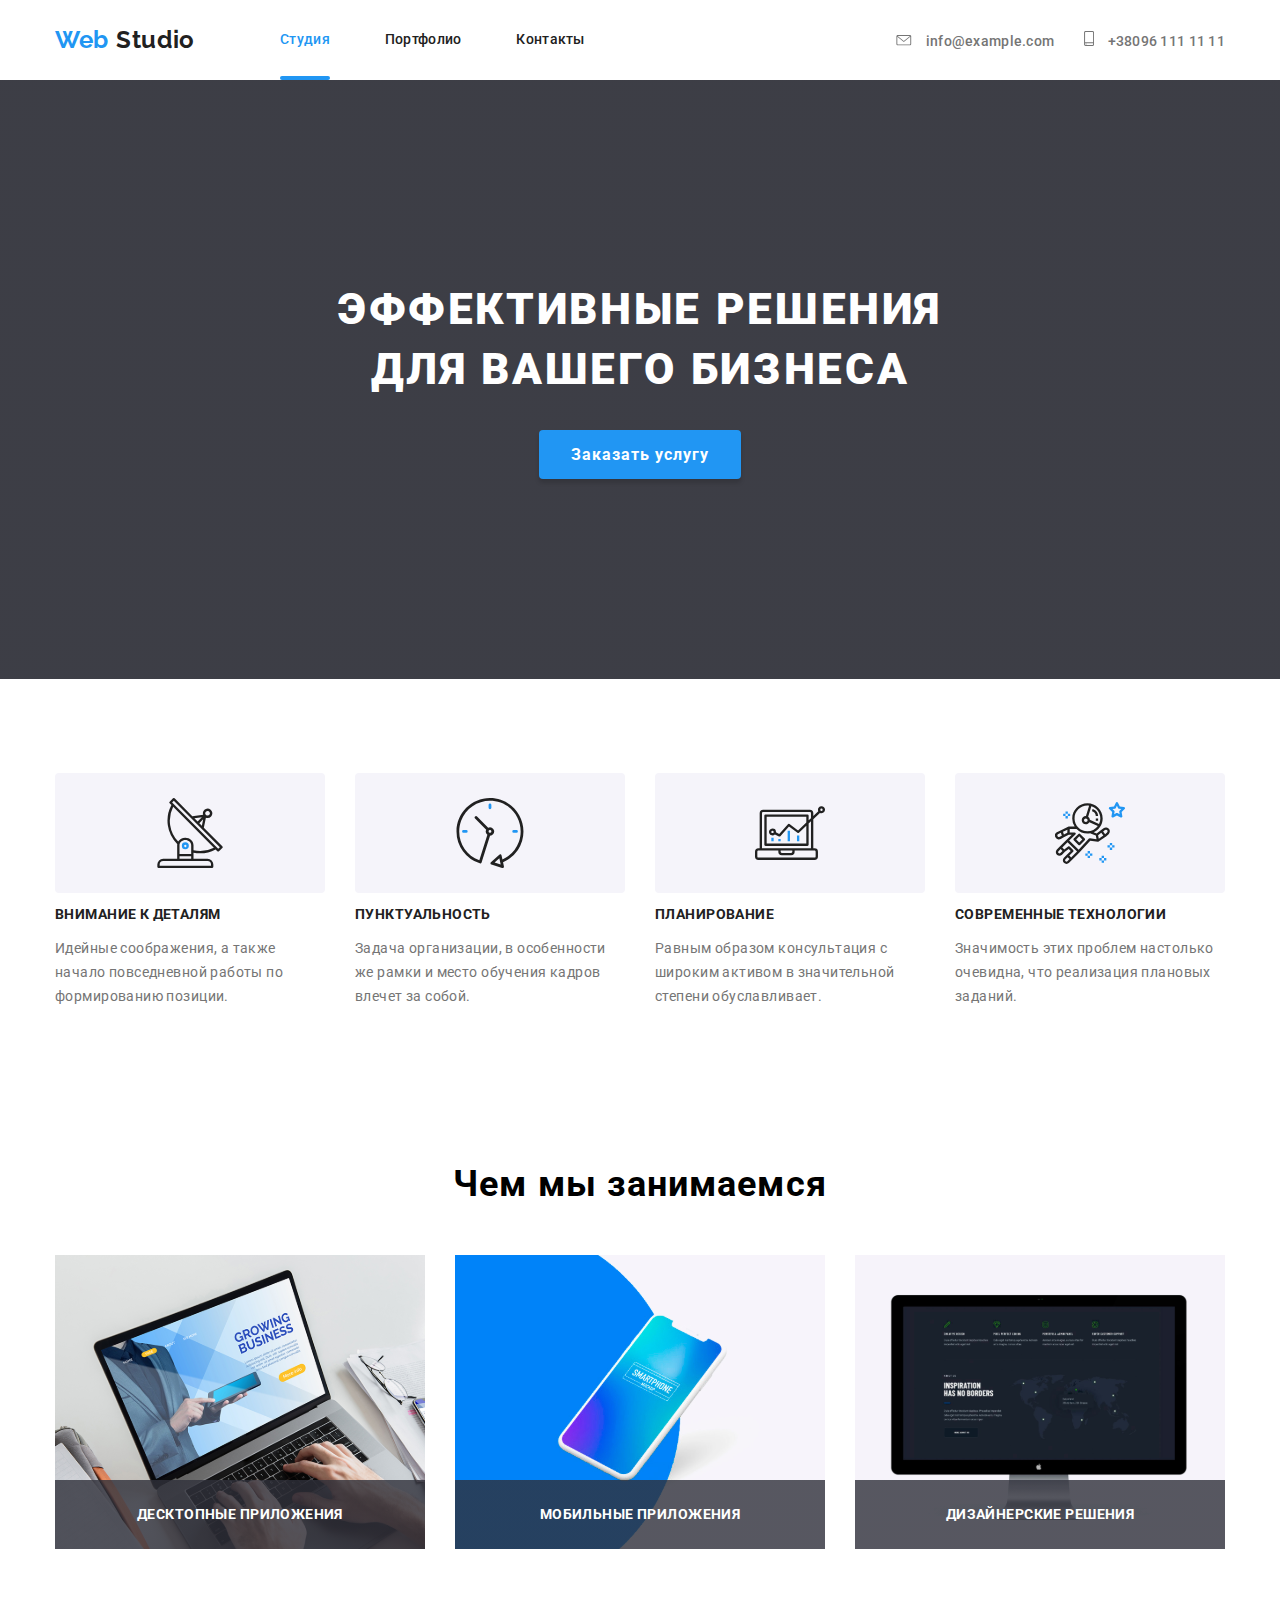
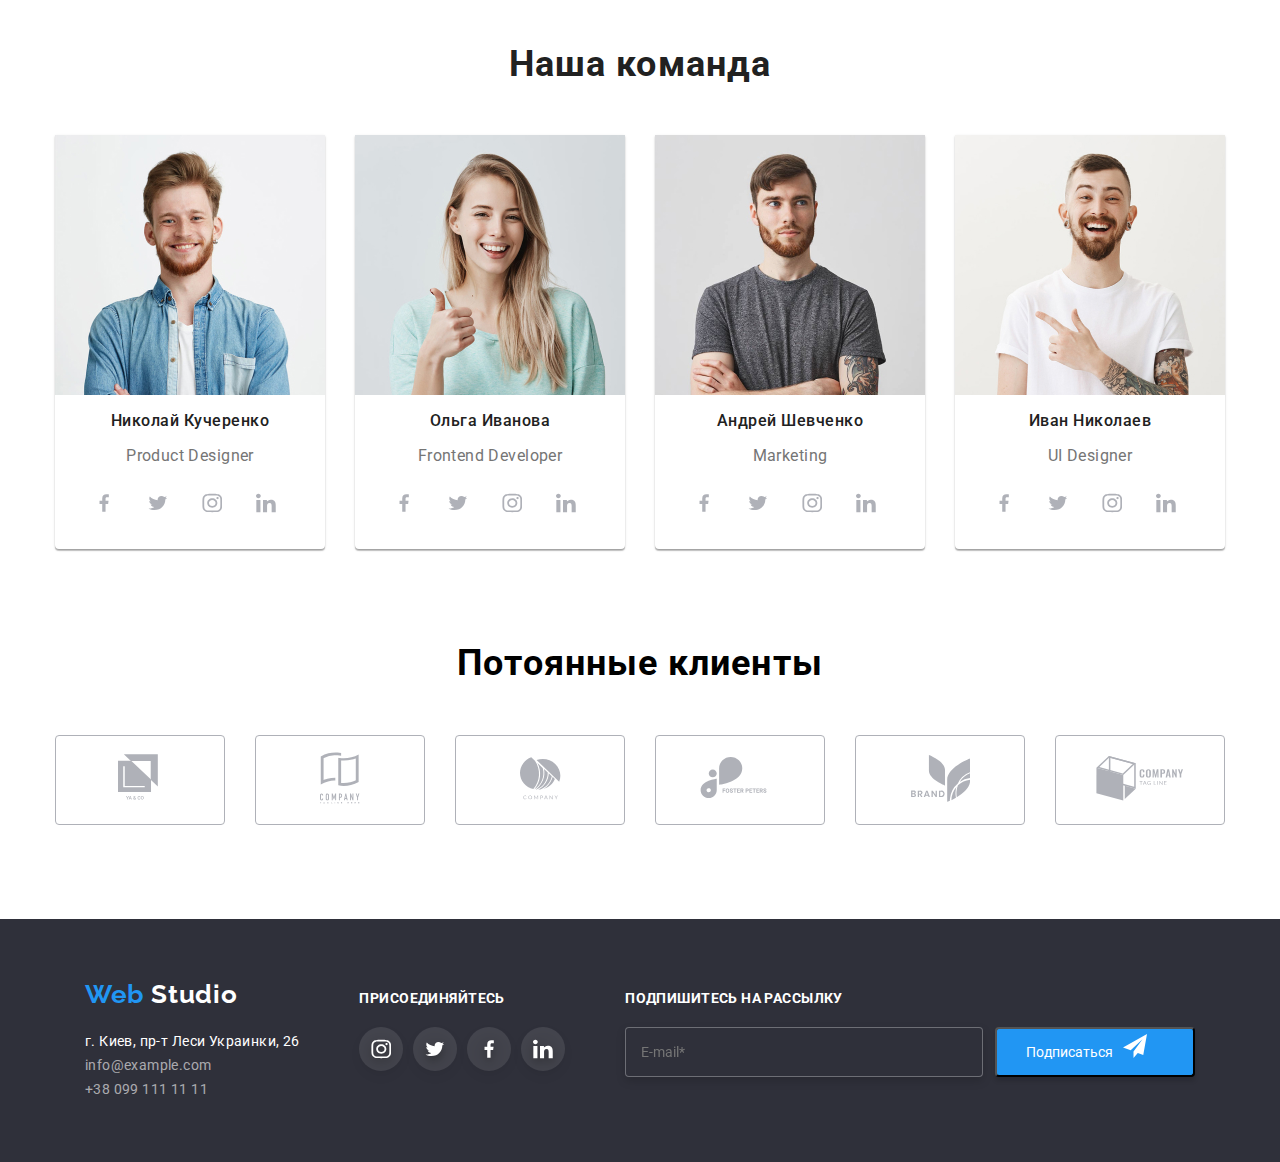
==== index.html @ 1142f390 "delo" ====
<!DOCTYPE html>
<html lang="ru">
	<head>
		<meta charset="UTF-8" />
		<meta name="ViePort" content="Width=device-width,initial-scale=1.0" />
		<title>WebStudio</title>
		<link
			href="https://fonts.googleapis.com/css2?family=Raleway:wght@400;700&family=Roboto:ital,wght@0,400;0,500;0,700;1,400&display=swap"
			rel="stylesheet"
		/>
		<link rel="stylesheet" href="normalis.css" />
		<link rel=" stylesheet " href="styles.css" />
	</head>
	<body class="body">
		<header class="header">
			<div class="container">
				<nav class="navigation">
					<a class="logo link" href="./index.html">
						<span class="logo-accent">Web</span>
						Studio
					</a>
					<ul class="site-nav-list">
						<li class="site-nav-list-item studio list">
							<a class="site-nav-list-link current link" href="./index.html">Студия</a>
						</li>
						<li class="site-nav-list-item list">
							<a class="site-nav-list-link link" href="./portfolio.html">Портфолио</a>
						</li>
						<li class="site-nav-list-item list">
							<a class="site-nav-list-link link" href="">Контакты</a>
						</li>
					</ul>

					<div class="adress">
						<ul class="address-nav-list">
							<li class="address-nav-list-item list">
								<a class="address-nav-list-link link" href="mailto:info@example.com">
									<svg class="address-nav-mailto-svg" width="16" height="11">
										<use href="./imeges/sprite.svg#icon-envelope"></use>
									</svg>
									info@example.com
								</a>
							</li>
							<li class="address-nav-list-item list">
								<a class="address-nav-list-link link" href="tel:+380991111111">
									<svg class="address-nav-telefon-svg" width="10" height="15">
										<use href="./imeges/sprite.svg#icon-smartphone"></use>
									</svg>
									+38096 111 11 11
								</a>
							</li>
						</ul>
					</div>
				</nav>
			</div>
		</header>
		<main>
			<!--ГЕРОЙ-->

			<section class="hero">
				<div class="container">
					<h1 class="hero-title">
						Эффективные решения
						<br />
						для вашего бизнеса
					</h1>
					<button data-modal-open class="hero-button">Заказать услугу</button>
				</div>
			</section>

			<!--О НАС-->
			<section class="aboutus section">
				<div class="container">
					<ul class="aboutus-list">
						<li class="aboutus-list-item list">
							<div class="aboutus-list-item-fon">
								<svg class="aboutus-list-svg" width="70" height="70">
									<use href="./imeges/sprite.svg#icon-antenna"></use>
								</svg>
							</div>
							<h3 class="aboutus-title">Внимание к деталям</h3>
							<p class="aboutus-text">
								Идейные соображения, а также начало повседневной работы по формированию позиции.
							</p>
						</li>
						<li class="aboutus-list-item list">
							<div class="aboutus-list-item-fon">
								<svg class="aboutus-list-svg" width="70" height="70">
									<use href="./imeges/sprite.svg#icon-clock"></use>
								</svg>
							</div>
							<h3 class="aboutus-title">Пунктуальность</h3>
							<p class="aboutus-text">
								Задача организации, в особенности же рамки и место обучения кадров влечет за собой.
							</p>
						</li>
						<li class="aboutus-list-item list">
							<div class="aboutus-list-item-fon">
								<svg class="aboutus-list-svg" width="70" height="70">
									<use href="./imeges/sprite.svg#icon-diagram"></use>
								</svg>
							</div>
							<h3 class="aboutus-title">Планирование</h3>
							<p class="aboutus-text">
								Равным образом консультация с широким активом в значительной степени обуславливает.
							</p>
						</li>
						<li class="aboutus-list-item list">
							<div class="aboutus-list-item-fon">
								<svg class="aboutus-list-svg" width="70" height="70">
									<use href="./imeges/sprite.svg#icon-astronaut"></use>
								</svg>
							</div>
							<h3 class="aboutus-title">Современные технологии</h3>
							<p class="aboutus-text">
								Значимость этих проблем настолько очевидна, что реализация плановых заданий.
							</p>
						</li>
					</ul>
				</div>
			</section>
			<!--Что мь делаем-->
			<section class="Whatwedo-section section">
				<div class="container">
					<h2 class="title">Чем мы занимаемся</h2>
					<ul class="whatwedo-list">
						<li class="whatwedo-list-item list">
							<img class="img" src="./imeges/img(KOMP).svg" alt="КОМП" width="370" height="294" />

							<p class="whatwedo-list-title">Десктопные приложения</p>
						</li>
						<li class="whatwedo-list-item list">
							<img class="img" src="./imeges/box.svg" alt="телефон" width="370" height="294" />

							<p class="whatwedo-list-title">Мобильные приложения</p>
						</li>
						<li class="whatwedo-list-item list">
							<img class="img" src="./imeges/img(Monitor).svg" alt="монитор" width="370" height="294" />
							<p class="whatwedo-list-title">Дизайнерские решения</p>
						</li>
					</ul>
				</div>
			</section>
			<!--Наша команда-->
			<section class="team section">
				<div class="container">
					<h2 class="team-title title">Наша команда</h2>

					<ul class="team-list">
						<li class="team-list-item list">
							<img class="team-photo img" src="./imeges/imgNikolay1.jpg" alt="Фото Никoлая" width="270" height="260" />
							<h3 class="team-list-title">Николай Кучеренко</h3>
							<p class="team-list-desc" lang="en">Product Designer</p>

							<ul class="team-list-social">
								<li class="team-list-social-item list">
									<a class="social-link link" href="" aria-label="Ссылка на Facebook">
										<svg class="social-link-svg" width="20" height="20">
											<use href="./imeges/sprite.svg#icon-facebook"></use>
										</svg>
									</a>
								</li>
								<li class="team-list-social-item list">
									<a class="social-link link" href="" aria-label="Ссылка на Twitter">
										<svg class="social-link-svg" width="20" height="20">
											<use href="./imeges/sprite.svg#icon-twitter"></use>
										</svg>
									</a>
								</li>
								<li class="team-list-social-item list">
									<a class="social-link link" href="" aria-label="Ссылка на Instagram">
										<svg class="social-link-svg" width="20" height="20">
											<use href="./imeges/sprite.svg#icon-instagram"></use>
										</svg>
									</a>
								</li>
								<li class="team-list-social-item list">
									<a class="social-link link" href="" aria-label="Ссылка на LinkedIn">
										<svg class="social-link-svg" width="20" height="20">
											<use href="./imeges/sprite.svg#icon-linkedin"></use>
										</svg>
									</a>
								</li>
							</ul>
						</li>

						<li class="team-list-item list">
							<img class="team-photo img" src="./imeges/imgOlga2.jpg" alt="Фото Ольга" width="270" height="260" />
							<h3 class="team-list-title">Ольга Иванова</h3>
							<p class="team-list-desc" lang="en">Frontend Developer</p>

							<ul class="team-list-social">
								<li class="team-list-social-item list">
									<a class="social-link link" href="" aria-label="Ссылка на Facebook">
										<svg class="social-link-svg" width="20" height="20">
											<use href="./imeges/sprite.svg#icon-facebook"></use>
										</svg>
									</a>
								</li>
								<li class="team-list-social-item list">
									<a class="social-link link" href="" aria-label="Ссылка на Twitter">
										<svg class="social-link-svg" width="20" height="20">
											<use href="./imeges/sprite.svg#icon-twitter"></use>
										</svg>
									</a>
								</li>
								<li class="team-list-social-item list">
									<a class="social-link link" href="" aria-label="Ссылка на Instagram">
										<svg class="social-link-svg" width="20" height="20">
											<use href="./imeges/sprite.svg#icon-instagram"></use>
										</svg>
									</a>
								</li>
								<li class="team-list-social-item list">
									<a class="social-link link" href="" aria-label="Ссылка на LinkedIn">
										<svg class="social-link-svg" width="20" height="20">
											<use href="./imeges/sprite.svg#icon-linkedin"></use>
										</svg>
									</a>
								</li>
							</ul>
						</li>

						<li class="team-list-item list">
							<img class="team-photo img" src="./imeges/imgAndrey.jpg" alt="Фото Андрей" width="270" height="260" />
							<h3 class="team-list-title">Андрей Шевченко</h3>
							<p class="team-list-desc" lang="en">Marketing</p>

							<ul class="team-list-social">
								<li class="team-list-social-item list">
									<a class="social-link link" href="" aria-label="Ссылка на Facebook">
										<svg class="social-link-svg" width="20" height="20">
											<use href="./imeges/sprite.svg#icon-facebook"></use>
										</svg>
									</a>
								</li>
								<li class="team-list-social-item list">
									<a class="social-link link" href="" aria-label="Ссылка на Twitter">
										<svg class="social-link-svg" width="20" height="20">
											<use href="./imeges/sprite.svg#icon-twitter"></use>
										</svg>
									</a>
								</li>
								<li class="team-list-social-item list">
									<a class="social-link link" href="" aria-label="Ссылка на Instagram">
										<svg class="social-link-svg" width="20" height="20">
											<use href="./imeges/sprite.svg#icon-instagram"></use>
										</svg>
									</a>
								</li>
								<li class="team-list-social-item list">
									<a class="link social-link" href="" aria-label="Ссылка на LinkedIn">
										<svg class="social-link-svg" width="20" height="20">
											<use href="./imeges/sprite.svg#icon-linkedin"></use>
										</svg>
									</a>
								</li>
							</ul>
						</li>

						<li class="team-list-item list">
							<img class="team-photo img" src="./imeges/imgIvan4.jpg" alt="Фото Иван" width="270" height="260" />
							<h3 class="team-list-title">Иван Николаев</h3>
							<p class="team-list-desc" lang="en">UI Designer</p>
							<ul class="team-list-social">
								<li class="team-list-social-item list">
									<a class="link social-link" href="" aria-label="Ссылка на Facebook">
										<svg class="social-link-svg" width="20" height="20">
											<use href="./imeges/sprite.svg#icon-facebook"></use>
										</svg>
									</a>
								</li>
								<li class="team-list-social-item list">
									<a class="link social-link" href="" aria-label="Ссылка на Twitter">
										<svg class="social-link-svg" width="20" height="20">
											<use href="./imeges/sprite.svg#icon-twitter"></use>
										</svg>
									</a>
								</li>
								<li class="team-list-social-item list">
									<a class="link social-link" href="" aria-label="Ссылка на Instagram">
										<svg class="social-link-svg" width="20" height="20">
											<use href="./imeges/sprite.svg#icon-instagram"></use>
										</svg>
									</a>
								</li>
								<li class="team-list-social-item list">
									<a class="link social-link" href="" aria-label="Ссылка на LinkedIn">
										<svg class="social-link-svg" width="20" height="20">
											<use href="./imeges/sprite.svg#icon-linkedin"></use>
										</svg>
									</a>
								</li>
							</ul>
						</li>
					</ul>
				</div>
			</section>

			<!--Наши клиенты!-->

			<section class="section-client">
				<div class="container">
					<h2 class="client-h2 title">Потоянные клиенты</h2>
					<ul class="section-client-list">
						<li class="client-item list">
							<a class="section-client-list-link link" href="">
								<svg class="client-item-svg" width="44" height="49">
									<use href="./imeges/sprite.svg#icon-logo1"></use>
								</svg>
							</a>
						</li>
						<li class="client-item list">
							<a class="section-client-list-link link" href="">
								<svg class="client-item-svg" width="40" height="52">
									<use href="./imeges/sprite.svg#icon-logo2"></use>
								</svg>
							</a>
						</li>
						<li class="client-item list">
							<a class="section-client-list-link link" href="">
								<svg class="client-item-svg" width="41" height="43">
									<use href="./imeges/sprite.svg#icon-logo3"></use>
								</svg>
							</a>
						</li>
						<li class="client-item list">
							<a class="section-client-list-link link" href="">
								<svg class="client-item-svg" width="80" height="42">
									<use href="./imeges/sprite.svg#icon-logo4"></use>
								</svg>
							</a>
						</li>
						<li class="client-item list">
							<a class="section-client-list-link link" href="">
								<svg class="client-item-svg" width="59" height="47">
									<use href="./imeges/sprite.svg#icon-logo5"></use>
								</svg>
							</a>
						</li>
						<li class="client-item list">
							<a class="section-client-list-link link" href="">
								<svg class="client-item-svg" width="88" height="45">
									<use href="./imeges/sprite.svg#icon-logo6"></use>
								</svg>
							</a>
						</li>
					</ul>
				</div>
			</section>
		</main>

		<!-- Футер -->
		<footer class="footer">
			<div class="container flex-container">
				<div class="logo-adress">
					<a class="logo-footer link" href="./index.html">
						<span class="logo-accent-footer">Web</span>
						Studio
					</a>
					<address>
						<ul class="footer-adress">
							<li class="footer-contacts-item list">
								<a class="adress-footer link" href="https://goo.gl/maps/j82PAnzbgsZSM37J8" target="blanc">
									г. Киев, пр-т Леси Украинки, 26
								</a>
							</li>
							<li class="footer-contacts-item list">
								<a class="contacts-footer link" href="mailto:info@example.com">info@example.com</a>
							</li>
							<li class="footer-contacts-item list">
								<a class="contacts-footer link" href="tel:+380991111111">+38 099 111 11 11</a>
							</li>
						</ul>
					</address>
				</div>

				<div class="footer-join">
					<b class="footer-title">Присоединяйтесь</b>
					<ul class="footer-social-links">
						<li class="social-link-item list">
							<a class="social-links link" href="">
								<svg class="footer-social-svg" width="20" height="20">
									<use href="./imeges/sprite.svg#icon-instagram"></use>
								</svg>
							</a>
						</li>
						<li class="social-link-item list">
							<a class="social-links link" href="">
								<svg class="footer-social-svg" width="20" height="20">
									<use href="./imeges/sprite.svg#icon-twitter"></use>
								</svg>
							</a>
						</li>
						<li class="social-link-item list">
							<a class="social-links link" href="">
								<svg class="footer-social-svg" width="20" height="20">
									<use href="./imeges/sprite.svg#icon-facebook"></use>
								</svg>
							</a>
						</li>
						<li class="social-link-item list">
							<a class="social-links link" href="">
								<svg class="footer-social-svg" width="20" height="20">
									<use href="./imeges/sprite.svg#icon-linkedin"></use>
								</svg>
							</a>
						</li>
					</ul>
				</div>
				<div class="footer-subskribe">
					<b class="footer-title">Подпишитесь на рассылку</b>
					<form action="#" method="GET" class="contact-form">
						<input type="email" class="contact-form-input" name="user-email" placeholder="E-mail*" required />
						<button type="submit" class="footer-subskribe-button">
							Подписаться
							<svg class="footer-subskribe-button-svg" width="24" height="24">
								<use href="./imeges/sprite.svg#icon-icon-send"></use>
							</svg>
						</button>
					</form>
				</div>
			</div>
		</footer>
		<!-- MODAL WINDOW -->
		<div data-modal class="backdrop is-hidden">
			<form action="#" class="modal-form">
				<h2 class="modal-form-title">Оставьте свои данные, мы вам перезвоним</h2>
				<button data-modal-close type="button" class="modal-close-btn">
					<svg class="svg-form" width="18" height="18"><use href="./imeges/sprite.svg#icon-close-forma"></use></svg>
				</button>
				<div class="modal-form-input-wrapper">
					<input
						type="text"
						name="user-name"
						id="user-modal-name"
						class="modal-form-input"
						placeholder="Иванов Иван"
						required
					/>
					<svg class="svg-form" width="18" height="18"><use href="./imeges/sprite.svg#icon-name-forma"></use></svg>
					<label class="modal-form-label" for="user-modal-name">Имя*</label>
				</div>

				<div class="modal-form-input-wrapper">
					<input type="tel" name="user-tel" id="user-modal-tel" class="modal-form-input" placeholder=" " required />
					<svg class="svg-form" width="18" height="18"><use href="./imeges/sprite.svg#icon-telefon-forma"></use></svg>
					<label for="user-modal-tel" class="modal-form-label">Телефон*</label>
				</div>
				<div class="modal-form-input-wrapper">
					<input type="mail" name="user-mail" id="user-modal-mail" class="modal-form-input" placeholder=" " required />
					<svg class="svg-form" width="18" height="18"><use href="./imeges/sprite.svg#icon-email-forma"></use></svg>
					<label for="user-modal-tel" class="modal-form-label">Почта*</label>
				</div>
				<textarea name="user-message" class="modal-form-message" placeholder="Комментарий"></textarea>
				<label class="modal-form-option-label">
					<input type="checkbox" name="policy" value="accept-policy" class="modal-form-checkbox" />
					<span class="modal-form-custom-checkbox"></span>
					<svg class="svg-form" width="16" height="15"><use href="./imeges/sprite.svg#icon-chek"></use></svg>
					<span class="modal-form-option-span">
						Соглашаюсь с рассылкой и принимаю
						<a href="#">Условия договора</a>
					</span>
				</label>
				<button type="submit" class="modal-form-btn">Отправить</button>
			</form>
		</div>

		<script src="./js/modal.js"></script>
	</body>
</html>
---- normalis.css ----
/*! normalize.css v8.0.1 | MIT License | github.com/necolas/normalize.css */

/* Document
   ========================================================================== */

/**
 * 1. Correct the line height in all browsers.
 * 2. Prevent adjustments of font size after orientation changes in iOS.
 */

html {
  line-height: 1.15; /* 1 */
  -webkit-text-size-adjust: 100%; /* 2 */
}

/* Sections
     ========================================================================== */

/**
   * Remove the margin in all browsers.
   */

body {
  margin: 0;
}

/**
   * Render the `main` element consistently in IE.
   */

main {
  display: block;
}

/**
   * Correct the font size and margin on `h1` elements within `section` and
   * `article` contexts in Chrome, Firefox, and Safari.
   */

h1 {
  font-size: 2em;
  margin: 0.67em 0;
}

/* Grouping content
     ========================================================================== */

/**
   * 1. Add the correct box sizing in Firefox.
   * 2. Show the overflow in Edge and IE.
   */

hr {
  box-sizing: content-box; /* 1 */
  height: 0; /* 1 */
  overflow: visible; /* 2 */
}

/**
   * 1. Correct the inheritance and scaling of font size in all browsers.
   * 2. Correct the odd `em` font sizing in all browsers.
   */

pre {
  font-family: monospace, monospace; /* 1 */
  font-size: 1em; /* 2 */
}

/* Text-level semantics
     ========================================================================== */

/**
   * Remove the gray background on active links in IE 10.
   */

a {
  background-color: transparent;
}

/**
   * 1. Remove the bottom border in Chrome 57-
   * 2. Add the correct text decoration in Chrome, Edge, IE, Opera, and Safari.
   */

abbr[title] {
  border-bottom: none; /* 1 */
  text-decoration: underline; /* 2 */
  text-decoration: underline dotted; /* 2 */
}

/**
   * Add the correct font weight in Chrome, Edge, and Safari.
   */

b,
strong {
  font-weight: bolder;
}

/**
   * 1. Correct the inheritance and scaling of font size in all browsers.
   * 2. Correct the odd `em` font sizing in all browsers.
   */

code,
kbd,
samp {
  font-family: monospace, monospace; /* 1 */
  font-size: 1em; /* 2 */
}

/**
   * Add the correct font size in all browsers.
   */

small {
  font-size: 80%;
}

/**
   * Prevent `sub` and `sup` elements from affecting the line height in
   * all browsers.
   */

sub,
sup {
  font-size: 75%;
  line-height: 0;
  position: relative;
  vertical-align: baseline;
}

sub {
  bottom: -0.25em;
}

sup {
  top: -0.5em;
}

/* Embedded content
     ========================================================================== */

/**
   * Remove the border on images inside links in IE 10.
   */

img {
  border-style: none;
}

/* Forms
     ========================================================================== */

/**
   * 1. Change the font styles in all browsers.
   * 2. Remove the margin in Firefox and Safari.
   */

button,
input,
optgroup,
select,
textarea {
  font-family: inherit; /* 1 */
  font-size: 100%; /* 1 */
  line-height: 1.15; /* 1 */
  margin: 0; /* 2 */
}

/**
   * Show the overflow in IE.
   * 1. Show the overflow in Edge.
   */

button,
input {
  /* 1 */
  overflow: visible;
}

/**
   * Remove the inheritance of text transform in Edge, Firefox, and IE.
   * 1. Remove the inheritance of text transform in Firefox.
   */

button,
select {
  /* 1 */
  text-transform: none;
}

/**
   * Correct the inability to style clickable types in iOS and Safari.
   */

button,
[type='button'],
[type='reset'],
[type='submit'] {
  -webkit-appearance: button;
}

/**
   * Remove the inner border and padding in Firefox.
   */

button::-moz-focus-inner,
[type='button']::-moz-focus-inner,
[type='reset']::-moz-focus-inner,
[type='submit']::-moz-focus-inner {
  border-style: none;
  padding: 0;
}

/**
   * Restore the focus styles unset by the previous rule.
   */

button:-moz-focusring,
[type='button']:-moz-focusring,
[type='reset']:-moz-focusring,
[type='submit']:-moz-focusring {
  outline: 1px dotted ButtonText;
}

/**
   * Correct the padding in Firefox.
   */

fieldset {
  padding: 0.35em 0.75em 0.625em;
}

/**
   * 1. Correct the text wrapping in Edge and IE.
   * 2. Correct the color inheritance from `fieldset` elements in IE.
   * 3. Remove the padding so developers are not caught out when they zero out
   *    `fieldset` elements in all browsers.
   */

legend {
  box-sizing: border-box; /* 1 */
  color: inherit; /* 2 */
  display: table; /* 1 */
  max-width: 100%; /* 1 */
  padding: 0; /* 3 */
  white-space: normal; /* 1 */
}

/**
   * Add the correct vertical alignment in Chrome, Firefox, and Opera.
   */

progress {
  vertical-align: baseline;
}

/**
   * Remove the default vertical scrollbar in IE 10+.
   */

textarea {
  overflow: auto;
}

/**
   * 1. Add the correct box sizing in IE 10.
   * 2. Remove the padding in IE 10.
   */

[type='checkbox'],
[type='radio'] {
  box-sizing: border-box; /* 1 */
  padding: 0; /* 2 */
}

/**
   * Correct the cursor style of increment and decrement buttons in Chrome.
   */

[type='number']::-webkit-inner-spin-button,
[type='number']::-webkit-outer-spin-button {
  height: auto;
}

/**
   * 1. Correct the odd appearance in Chrome and Safari.
   * 2. Correct the outline style in Safari.
   */

[type='search'] {
  -webkit-appearance: textfield; /* 1 */
  outline-offset: -2px; /* 2 */
}

/**
   * Remove the inner padding in Chrome and Safari on macOS.
   */

[type='search']::-webkit-search-decoration {
  -webkit-appearance: none;
}

/**
   * 1. Correct the inability to style clickable types in iOS and Safari.
   * 2. Change font properties to `inherit` in Safari.
   */

::-webkit-file-upload-button {
  -webkit-appearance: button; /* 1 */
  font: inherit; /* 2 */
}

/* Interactive
     ========================================================================== */

/*
   * Add the correct display in Edge, IE 10+, and Firefox.
   */

details {
  display: block;
}

/*
   * Add the correct display in all browsers.
   */

summary {
  display: list-item;
}

/* Misc
     ========================================================================== */

/**
   * Add the correct display in IE 10+.
   */

template {
  display: none;
}

/**
   * Add the correct display in IE 10.
   */

[hidden] {
  display: none;
}
---- styles.css ----
:root {
	--main-font: "Roboto", sans-serif;
	--secondary-font: "Raleway", sans-serif;
	--primary-text-color: #212121;
	--title-text-color: #000000;
	--accent-color: #2196f3;
	--primary-white-color: #ffffff;
	--text-color: #757575;
	--social-list-color: #afb1b8;
	--background-footer-color: #2f303a;
}

html {
	box-sizing: border-box;
}
*,
*::before,
*::after {
	box-sizing: inherit;
}
/*Studio*/
.link {
	text-decoration: none;
	display: block;
}
.list {
	list-style: none;
}
.img {
	display: block;
	max-width: 100%;
	height: auto;
}
.section {
	padding-bottom: 94px;
}

ul {
	margin: 0;
	padding: 0;
}
.title {
	margin: 0;
}
h2.title {
	margin-bottom: 50px;
}

h1,
h2 {
	margin: 0;
}
H1,
h2,
h3,
h4 {
	font-weight: 700;
	color: var(--title-main-color);
}

/*Header*/
.header.container {
	display: flex;
}
.site-nav-list-link {
	padding-top: 32px;
	padding-bottom: 32px;
}
.address-nav-list-item:not(:last-child) {
	margin-right: 30px;
}
.adress {
	margin-left: auto;
}
.container {
	padding-left: 15px;
	padding-right: 15px;
	width: 1200px;
	margin-left: auto;
	margin-right: auto;
}
.navigation {
	display: flex;
	align-items: center;
}
.logo {
	font-family: var(--secondary-font);
	font-style: normal;
	font-weight: 700;
	font-size: 24px;
	line-height: 1.16;
	letter-spacing: 0.03em;
	margin-right: 85px;
	color: var(--primary-text-color);
}
.logo-accent {
	color: var(--accent-color);
}
.body {
	font-family: var(--main-font), sans-serif;
	font-style: normal;
	font-weight: 700;
	font-size: 14px;
	line-height: 1.2;
	color: var(--primary-text-color);
	background-color: var(--primary-white-color);
	text-decoration: none;
	letter-spacing: 0.03em;
}

.site-nav-list {
	display: flex;
}
.site-nav-list {
	font-style: normal;
	font-weight: 500;
	font-size: 14px;
	line-height: 1.14;
	letter-spacing: 0.02em;
	list-style: none;
	color: var(--primary-text-color);
}
.site-nav-list-item {
	position: relative;
	/*padding-bottom: 32px;*/
	transition: color 250ms cubic-bezier(0.4, 0, 0.2, 1);
}
.site-nav-list-item:not(:last-child) {
	margin-right: 55px;
}
.site-nav-list-link {
	color: var(--primary-text-color);
}
.site-nav-list-link:hover {
	color: var(--accent-color);
}
.address-nav-list-item .site-nav-list-link:focus {
	color: var(--primary-white-color);
}
.site-nav-list-link:active {
	color: var(--accent-color);
}
.address-nav-list {
	display: flex;
	text-decoration: none;
	align-items: baseline;
	list-style: none;
}
.address-nav-list-link {
	display: flex;
	display: inline-block;
	align-items: center;
	transition: background-color 250ms cubic-bezier(0.4, 0, 0.2, 1);
}
.address-nav-list-link:hover {
	color: var(--accent-color);
}
.address-nav-list-link:focus {
	color: var(--accent-color);
}

.address-nav-telefon-svg {
	fill: #757575;
	display: inline-block;
	width: 10px;
	height: 15px;
	transition: fill 250ms cubic-bezier(0.4, 0, 0.2, 1);
}
.address-nav-mailto-svg {
	fill: #757575;
	display: inline-block;
	width: 16px;
	height: 11px;
	transition: fill 250ms cubic-bezier(0.4, 0, 0.2, 1);
}
.address-nav-list-link:hover .address-nav-mailto-svg {
	fill: var(--accent-color);
}
.address-nav-list-link:focus .address-nav-mailto-svg {
	fill: var(--accent-color);
}
.address-nav-list-link:hover .address-nav-telefon-svg {
	fill: var(--accent-color);
}
.address-nav-list-link:focus .address-nav-telefon-svg {
	fill: var(--accent-color);
}
.address-nav-telefon-svg {
	margin-right: 10px;
}
.address-nav-mailto-svg {
	margin-right: 10px;
}
.current {
	color: var(--accent-color);
}
.address-nav-list-link {
	font-style: normal;
	font-weight: 500;
	font-size: 14px;
	line-height: 1.14;
	letter-spacing: 0.02em;
	color: var(--text-color);
	transition: background-color 250ms cubic-bezier(0.4, 0, 0.2, 1);
}
.address-nav-list-link link.title {
	font-weight: 400;
	font-size: 36px;
	line-height: 1.17;
	text-align: center;
	letter-spacing: 0.03em;
	color: var(--primary-text-color);
}
.site-nav-list-item.studio::after {
	position: absolute;
	left: 0;
	bottom: 0;
	display: block;
	content: "";
	width: 100%;
	height: 4px;
	background: var(--accent-color);
	border-radius: 2px;
}
.site-nav-list-item.portfolio::after {
	position: absolute;
	left: 0;
	bottom: 0;
	display: block;
	content: "";
	width: 100%;
	height: 4px;
	background: var(--accent-color);
	border-radius: 2px;
}
/*Hero*/
.hero {
	padding-top: 200px;
	padding-bottom: 200px;
	background-color: var(--text-color);
	text-align: center;
	margin-left: auto;
	margin-right: auto;
	background-image: linear-gradient(to bottom, rgba(47, 48, 58, 0.8), rgba(47, 48, 58, 0.8)),
		url(../goit-markup-hw-03/imeges/Headerimg.svg);

	background-repeat: no-repeat;
	background-size: cover;
	background-position: center;
}

.hero-title {
	font-family: var(--main-font);
	font-style: normal;
	font-weight: 900;
	font-size: 44px;
	line-height: 1.36;
	margin-bottom: 30px;
	letter-spacing: 0.06em;
	text-transform: uppercase;
	color: var(--primary-white-color);
}

.hero-button {
	background-color: var(--accent-color);
	box-shadow: 0px 4px 4px rgba(0, 0, 0, 0.15);
	border-radius: 4px;
	font-family: var(--main-font);
	font-weight: 700;
	font-size: 16px;
	line-height: 1.86;
	letter-spacing: 0.06em;
	color: var(--primary-white-color);
	border: 0;
	padding: 10px 32px;
}
.title {
	font-family: var(--main-font);
	font-style: normal;
	font-weight: 700;
	font-size: 36px;
	line-height: 1.16;
	text-align: center;
	letter-spacing: 0.03em;
	color: var(--title-text-color);
}

/*ABOUTUS*/
.aboutus-list {
	display: flex;
	list-style: none;
	padding-top: 94px;
	padding-bottom: 47px;
}
.aboutus-list-item:not(:last-child) {
	margin-right: 30px;
}
.aboutus-list-item {
	align-items: center;
	width: 270px;
	justify-content: center;
}
.aboutus-list-item-fon {
	background: #f5f4fa;
	border-radius: 4px;
	width: 270px;
	height: 120px;
	margin: 0;
	padding: 0;
}

.aboutus-list-item-fon {
	display: flex;
	align-items: center;
	justify-content: center;
}

.aboutus-list-item-fon .svg {
	align-items: center;
	margin-left: auto;
	margin-right: auto;
	margin-top: auto;
}
.aboutus-title {
	font-style: normal;
	font-weight: 700;
	font-size: 14px;
	line-height: 1.14;
	letter-spacing: 0.03em;
	text-transform: uppercase;
	color: var(--primary-text-color);
}
.aboutus-text {
	font-style: normal;
	font-weight: 400;
	font-size: 14px;
	line-height: 1.7;
	color: var(--text-color);
}

/*What We do*/
.whatwedo-list {
	display: flex;
	justify-content: center;
}

.whatwedo-section {
	margin-bottom: 94px;
	padding-top: 47px;
	padding-left: 0;
}
.whatwedo-list-item {
	position: relative;
	width: 370px;
}
.whatwedo-list-title {
	position: absolute;
	left: 0;
	bottom: 0;
	background: linear-gradient(to bottom, rgba(47, 48, 58, 0.8), rgba(47, 48, 58, 0.8));
	width: 370px;
	padding-top: 27px;
	padding-bottom: 27px;
	margin: 0;
}
.whatwedo-list {
	list-style: none;
	text-align: center;
}
.whatwedo-list-item:not(:last-child) {
	margin-right: 30px;
}
.whatwedo-list-title {
	font-style: normal;
	font-weight: 700;
	font-size: 14px;
	line-height: 1.14;
	text-align: center;
	text-transform: uppercase;
	color: var(--primary-white-color);
}
/*OURE TEAME*/

.team-list {
	display: flex;
	margin-left: 0;
}
.team-list {
	list-style: none;
}
.team-title {
	font-family: Roboto;
	font-style: normal;
	font-weight: 700;
	font-size: 36px;
	line-height: 42px;
	text-align: center;
	letter-spacing: 0.03em;
	color: var(--primary-text-color);
}
.team-list-title {
	font-family: Roboto;
	font-style: normal;
	font-weight: 500;
	font-size: 16px;
	line-height: 19px;

	text-align: center;
	letter-spacing: 0.03em;

	color: var(--primary-text-color);
}
.team-list-item {
	width: 270px;
	background: #ffffff;
	box-shadow: 0px 2px 1px rgba(0, 0, 0, 0.2), 0px 1px 1px rgba(0, 0, 0, 0.14), 0px 1px 3px rgba(0, 0, 0, 0.12);
	border-radius: 0px 0px 4px 4px;
}

.team-list-desc {
	font-style: normal;
	font-weight: 400;
	font-size: 16px;
	line-height: 1.19;
	text-align: center;
	color: var(--text-color);
}
.team-list-social {
	display: flex;
	list-style: none;
	text-decoration: none;
	color: var(--social-list-color);
	justify-content: center;
}

.team-list-item:not(:last-child) {
	margin-right: 30px;
}
.team-list-social-item {
	padding-right: 10px;
}
.team-list-social {
	margin-bottom: 24px;
	margin-top: 16px;
	margin-left: 32px;
	margin-right: 32px;
}
.team-list-social-item:hover {
	fill: var(--accent-color);
}

.social-link {
	display: flex;
	justify-content: center;
	align-items: center;
	width: 44px;
	height: 44px;
	border-radius: 50%;
	fill: var(--primary-white-color);
	transition: background-color 250ms cubic-bezier(0.4, 0, 0.2, 1);
}
.social-link-svg {
	fill: #afb1b8;
	transition: fill 250ms cubic-bezier(0.4, 0, 0.2, 1);
}

.social-link:hover,
.social-link:focus,
.social-link:hover .social-link-svg,
.social-link:focus .social-link-svg {
	fill: var(--primary-white-color);
}

.social-link:hover {
	background-color: var(--accent-color);
}
.social-link:hover .social-link-svg {
	fill: var(--primary-white-color);
}
.social-link:focus .social-link-svg {
	fill: var(--primary-white-color);
}

/*Uor Clients*/
.section-client-list {
	display: flex;
	margin-bottom: 94px;
	justify-content: center;
	align-items: center;
	list-style: none;
}

.client-item {
	display: flex;
	justify-content: center;
	align-items: center;
	border: 1px solid #afb1b8;
	box-sizing: border-box;
	border-radius: 4px;

	width: 170px;
	height: 90px;
	transition: border 250ms cubic-bezier(0.4, 0, 0.2, 1);
}
.client-h2 {
	margin-bottom: 50px;
}

.section-client {
	padding-top: 0;
}

.section-client-list-link:hover,
.section-client-list-link:focus {
	color: var(--accent-color);
	fill: var(--accent-color);
}
.section-client-list-link:hover .client-item-svg {
	fill: #ffffff;
}

.client-item:hover,
.client-item:focus {
	color: var(--accent-color);
	fill: var(--accent-color);
}

.client-item-svg {
	fill: #afb1b8;
	align-items: center;
	display: inline-block;
	transition: fill 250ms cubic-bezier(0.4, 0, 0.2, 1);
}
.client-item:hover {
	border: 1px solid var(--accent-color);
}
.client-item:focus {
	border: 1px solid var(--accent-color);
}
.client-item:hover .client-item-svg {
	fill: var(--accent-color);
}

.section-clients-list-link {
	width: 170px;
	height: 90px;
	fill: #afb1b8;
	box-sizing: border-box;
	border-radius: 4px;
	border: 1px solid #afb1b8;
	cursor: pointer;
	display: flex;
	justify-content: center;
	align-items: center;
}
.client-item:not(:last-child) {
	margin-right: 30px;
}

/*PORTFOLIO*/

.filter {
	font-size: var(--main-font);
	text-decoration: none;
	font-style: normal;
	font-weight: 400;
}

.filter-list {
	display: flex;
	justify-content: center;
	margin-bottom: 34px;
	margin-top: 93px;
	flex-grow: 1;
	margin-left: 0;
	list-style: none;
}

.filter-list-button {
	font-family: var(--main-font);
	font-weight: 500;
	font-size: 16px;
	line-height: 1.62;
	text-align: center;
	color: var(--primary-text-color);
	padding: 6px 22px;
	border: none;
	justify-content: center;
	border-radius: 4px;
	transition: background-color 250ms cubic-bezier(0.4, 0, 0.2, 1);
}

.filter-list-item:not(:last-child) {
	margin-right: 8px;
}
.filter-list-item {
	margin: 0;
}
.filter-list-item:focus .filter-list-button {
	background-color: var(--accent-color);
	box-shadow: 0px 2px 2px rgba(0, 0, 0, 0.12), 0px 1px 2px rgba(0, 0, 0, 0.08), 0px 3px 1px rgba(0, 0, 0, 0.1);
	border-radius: 4px;
	color: var(--primary-white-color);
}
.filter-list-item:hover .filter-list-button {
	background-color: #2196f3;
	box-shadow: 0px 2px 2px rgba(0, 0, 0, 0.12), 0px 1px 2px rgba(0, 0, 0, 0.08), 0px 3px 1px rgba(0, 0, 0, 0.1);
	border-radius: 4px;
	color: var(--primary-white-color);
}
.filter-project-desc {
	padding-left: 24px;
	padding-right: 24px;
	padding-top: 20px;
	padding-bottom: 20px;
}
.filter-project-list {
	list-style: none;
	display: flex;
}
.filter-project-list-item:focus {
	background: #ffffff;
	border: 1px solid #eeeeee;
	box-sizing: border-box;
}
.filter-project-list-item:hover {
	background: #ffffff;
	border: 1px solid #eeeeee;
	box-sizing: border-box;
	box-shadow: 0px 2px 2px rgba(0, 0, 0, 0.12), 0px 1px 2px rgba(0, 0, 0, 0.08), 0px 3px 1px rgba(0, 0, 0, 0.1);
	border-radius: 4px;
}
.filter-title {
	font-family: var(--main-font);
	font-weight: 700;
	font-size: 18px;
	line-height: 2;
	letter-spacing: 0.06em;
	margin: 0;
	color: var(--primary-text-color);
}
.filter-project-list-text {
	text-decoration: none;
	font-family: var(--main-font);
	font-style: normal;
	font-weight: 400;
	font-size: 16px;
	line-height: 1.9;
	color: var(--text-color);
	margin: 0;
}
.filter-project-list {
	overflow: hidden;
}

.imeg-overlay {
	position: relative;
	width: 100%;
	overflow: hidden;
}

.filter-project-list-tehnokryak {
	background-color: var(--accent-color);
	font-family: var(--main-font);
	font-style: normal;
	font-weight: 400;
	font-size: 18px;
	line-height: 1.6;
	color: var(--primary-white-color);
	text-align: left;
	padding-top: 63px;
	padding-bottom: 63px;
	padding-left: 24px;
	padding-right: 24px;
	margin: 0;
}

.filter-project-list-tehnokryak {
	position: absolute;
	top: 100%;
	left: 0;
	width: 100%;
	height: 100%;
	background: rgba(33, 150, 243, 0.9);
	transition: top 250ms cubic-bezier(0.4, 0, 0.2, 1);
}

.filter-project:hover .filter-project-list-tehnokryak {
	opacity: 1;
	overflow: visible;
	top: 0;
	/*transform: translateY(-100%);*/
}

.filter-project-list {
	display: flex;
	flex-wrap: wrap;
}
.filter-project-list-item {
	width: 370px;
	margin-right: 30px;
	margin-bottom: 30px;
	transition: box-shadow 250ms cubic-bezier(0.4, 0, 0.2, 1);
}
.filter-project-list-item:nth-child(3n) {
	margin-right: 0;
}
.filter-project-list-item:not(:nth-last-child(-n + 3)) {
	margin-bottom: 30px;
}
/*FOOTER*/
.footer {
	background-color: #2f303a;
	color: var(--light-text-color);
	padding-top: 60px;
	padding-bottom: 60px;
}
.flex-container {
	display: flex;
	justify-content: space-around;
	align-items: baseline;
}
.footer-social-links {
	display: flex;
	width: 206px;
	height: 44px;
}
.social-link-item:not(:last-child) {
	margin-right: 10px;
}

.social-link-item {
	width: 44px;
	height: 44px;
	filter: drop-shadow(0px 4px 4px rgba(0, 0, 0, 0.25));
}
.logo-footer {
	font-family: var(--secondary-font);
	font-weight: 700;
	font-size: 26px;
	line-height: 31px;
	letter-spacing: 0.03em;
	color: var(--primary-white-color);
	margin-bottom: 20px;
	margin-right: 0;
}
.logo-footer span {
	color: var(--accent-color);
}
.logo-footer:focus {
	color: var(--accent-color);
}
.adress-footer {
	font-family: var(--main-font);
	font-style: normal;
	font-weight: 400;
	font-size: 14px;
	line-height: 1.714;
	letter-spacing: 0.03em;
	color: var(--primary-white-color);
}
.contacts-footer {
	font-family: var(--main-font);
	font-style: normal;
	font-weight: 400;
	font-size: 14px;
	line-height: 1.71;
	letter-spacing: 0.03em;
	color: rgba(255, 255, 255, 0.6);
}
.footer-title {
	display: block;
	font-family: var(--main-font);
	font-weight: 700;
	font-size: 14px;
	line-height: 1.14;
	letter-spacing: 0.03em;
	text-transform: uppercase;
	color: var(--primary-white-color);
	margin-bottom: 20px;
}
.footer-adress {
	width: 230px;
}
.footer-join {
	width: 206px;
}
.logo-adress {
	width: 215px;
}

.contact-form-input {
	width: 358px;
	height: 50px;
	border: 1px solid rgba(255, 255, 255, 0.3);
	box-sizing: border-box;
	filter: drop-shadow(0px 4px 4px rgba(0, 0, 0, 0.15));
	border-radius: 4px;
	margin-right: 12px;
	background: #2f303a;
	padding-left: 15px;
}
.contact-form {
	display: flex;
	justify-content: space-around;
	align-items: baseline;
}

.footer-subskribe-button {
	display: flex;
	width: 200px;
	height: 50px;
	background: var(--accent-color);
	box-shadow: 0px 4px 4px rgba(0, 0, 0, 0.15);
	border-radius: 4px;
	color: var(--primary-white-color);
	align-items: center;
	padding-left: 29px;
}
.footer-subskribe-button-svg {
	fill: var(--primary-white-color);
	margin-left: 10px;
	margin-bottom: 13px;
}
.footer-social-svg {
	fill: var(--primary-white-color);
	transition: fill 250ms cubic-bezier(0.4, 0, 0.2, 1);
}
.social-links {
	width: 44px;
	height: 44px;
	filter: drop-shadow(0px 4px 4px rgba(0, 0, 0, 0.25));
	border-radius: 50%;
	align-items: center;
	display: flex;
	justify-content: center;
	background: rgba(255, 255, 255, 0.1);
	transition: background-color 250ms cubic-bezier(0.4, 0, 0.2, 1);
}
.social-links:focus {
	background-color: var(--accent-color);
}
.social-links:hover {
	background-color: var(--accent-color);
}
/* MODAL WINDOW */
.backdrop {
	position: fixed;
	left: 0;
	top: 0;
	display: flex;
	justify-content: center;
	align-items: center;
	width: 100%;
	height: 100%;
	background-color: rgba(0, 0, 0, 0.5);
	z-index: 100;
}

.modal-form {
	position: relative;
	width: 528px;
	display: flex;
	flex-direction: column;
	padding: 16px; /*ispravila bilo 60*/
	background: #ffffff;
	box-shadow: 0px 1px 3px rgba(0, 0, 0, 0.12), 0px 1px 1px rgba(0, 0, 0, 0.14), 0px 2px 1px rgba(0, 0, 0, 0.2);
	border-radius: 4px;
}

.modal-form-title {
	margin: 40px;
	font-family: var(--main-font);
	font-style: 400;
	font-weight: 700;
	font-size: 20px;
	line-height: 23px;
	text-align: center;
	letter-spacing: 0.03em;
}

.modal-form-input-wrapper {
	position: relative;
	margin-bottom: 40px;
}

.modal-form-input {
	height: 30px;
	padding-left: 42px;
}

.modal-form-input::placeholder {
	color: transparent;
	transition: color 250ms linear 250ms;
}

.modal-form-input:focus::placeholder {
	color: #000;
}

.modal-form-message {
	height: 60px;
	margin-bottom: 40px;
	resize: none;
}

.modal-form-input,
.modal-form-message {
	display: block;
	width: 100%;
	height: 40px;
	font-family: var(--main-font);
	font-size: 11px;
	border: 1px solid rgba(157, 164, 189, 0.4);
	background-color: transparent;
	font-style: normal;
	font-weight: 400;
	font-size: 14px;
	line-height: 1.14;
	letter-spacing: 0.01em;

	color: #757575;
}

.modal-form-message:focus::placeholder {
	color: var(--accent-color);
}

.modal-form-input:focus,
.modal-form-message:focus,
.modal-form-input:not(:placeholder-shown),
.modal-form-message:not(:placeholder-shown) {
	outline: none;
	border-bottom-color: var(--accent-color);
}

.modal-form-label {
	position: absolute;
	top: 50%;
	left: 46px;
	transform: translateY(-50%);
	font-family: var(--main-font);
	font-style: normal;
	font-weight: 400;
	font-size: 14px;
	line-height: 1.14;
	letter-spacing: 0.01em;
	color: #757575;
	transition: transform 250ms linear;
}

.modal-form-input:focus + .modal-form-label,
.modal-form-input:not(:placeholder-shown) + .modal-form-label {
	transform: translateY(-30px);
	color: var(--accent-color);
}

.modal-form-checkbox {
	position: absolute;
	width: 1px;
	height: 1px;
	margin: -1px;
	border: 0;
	padding: 0;
	clip: rect(0 0 0 0);
	overflow: hidden;
}

.modal-form-option-label {
	display: flex;
	align-items: center;
	margin-bottom: 30px;
}

.modal-form-custom-checkbox {
	display: inline-block;
	width: 16px;
	height: 15px;
	background-color: var(--accent-color);
	margin-right: 7px;
}

.modal-form-option-span {
	font-size: 12px;
	font-family: var(--main-font);
	font-style: normal;
	font-weight: 400;
	font-size: 14px;
	line-height: 1.7;
	letter-spacing: 0.03em;
	color: #757575;
}

.modal-form-option-span a {
	color: var(--accent-color);
}

.modal-form-checkbox:checked + .modal-form-custom-checkbox {
	background-color: var(--accent-color);
	border: 4px solid #fff;
}

.modal-form-btn {
	letter-spacing: 0.06em;
	text-transform: uppercase;
	border-radius: 4px;
	/*background-color: transparent;*/
	padding-top: 10px;
	padding-right: 55px;
	padding-bottom: 10px;
	padding-left: 55px;
	margin-bottom: 40px;
	margin-left: 164px;
	margin-right: 164px;
	cursor: pointer;
	color: var(--primary-white-color);
	transition: background-color 250ms linear, color 250ms linear;
	background: #2196f3;
	box-shadow: 0px 4px 4px rgba(0, 0, 0, 0.15);
	width: 200px;
	height: 50px;
}

.modal-form-btn:hover,
.modal-form-btn:focus {
	background-color: var(--accent-color);
	color: #ffffff;
}

.is-hidden {
	opacity: 0;
	visibility: hidden;
	pointer-events: none;
}

.modal-close-btn {
	position: absolute;
	top: 10px;
	right: 10px;
	width: 30px;
	height: 30px;
	border-radius: 50%;
	cursor: pointer;
	transition: color 250ms linear;
	background: #ffffff;

	box-sizing: border-box;
}

.modal-close-btn:hover {
	color: var(--accent-color);
}
.svg-form {
	/*	position: absolute;*/
	align-self: start;
}
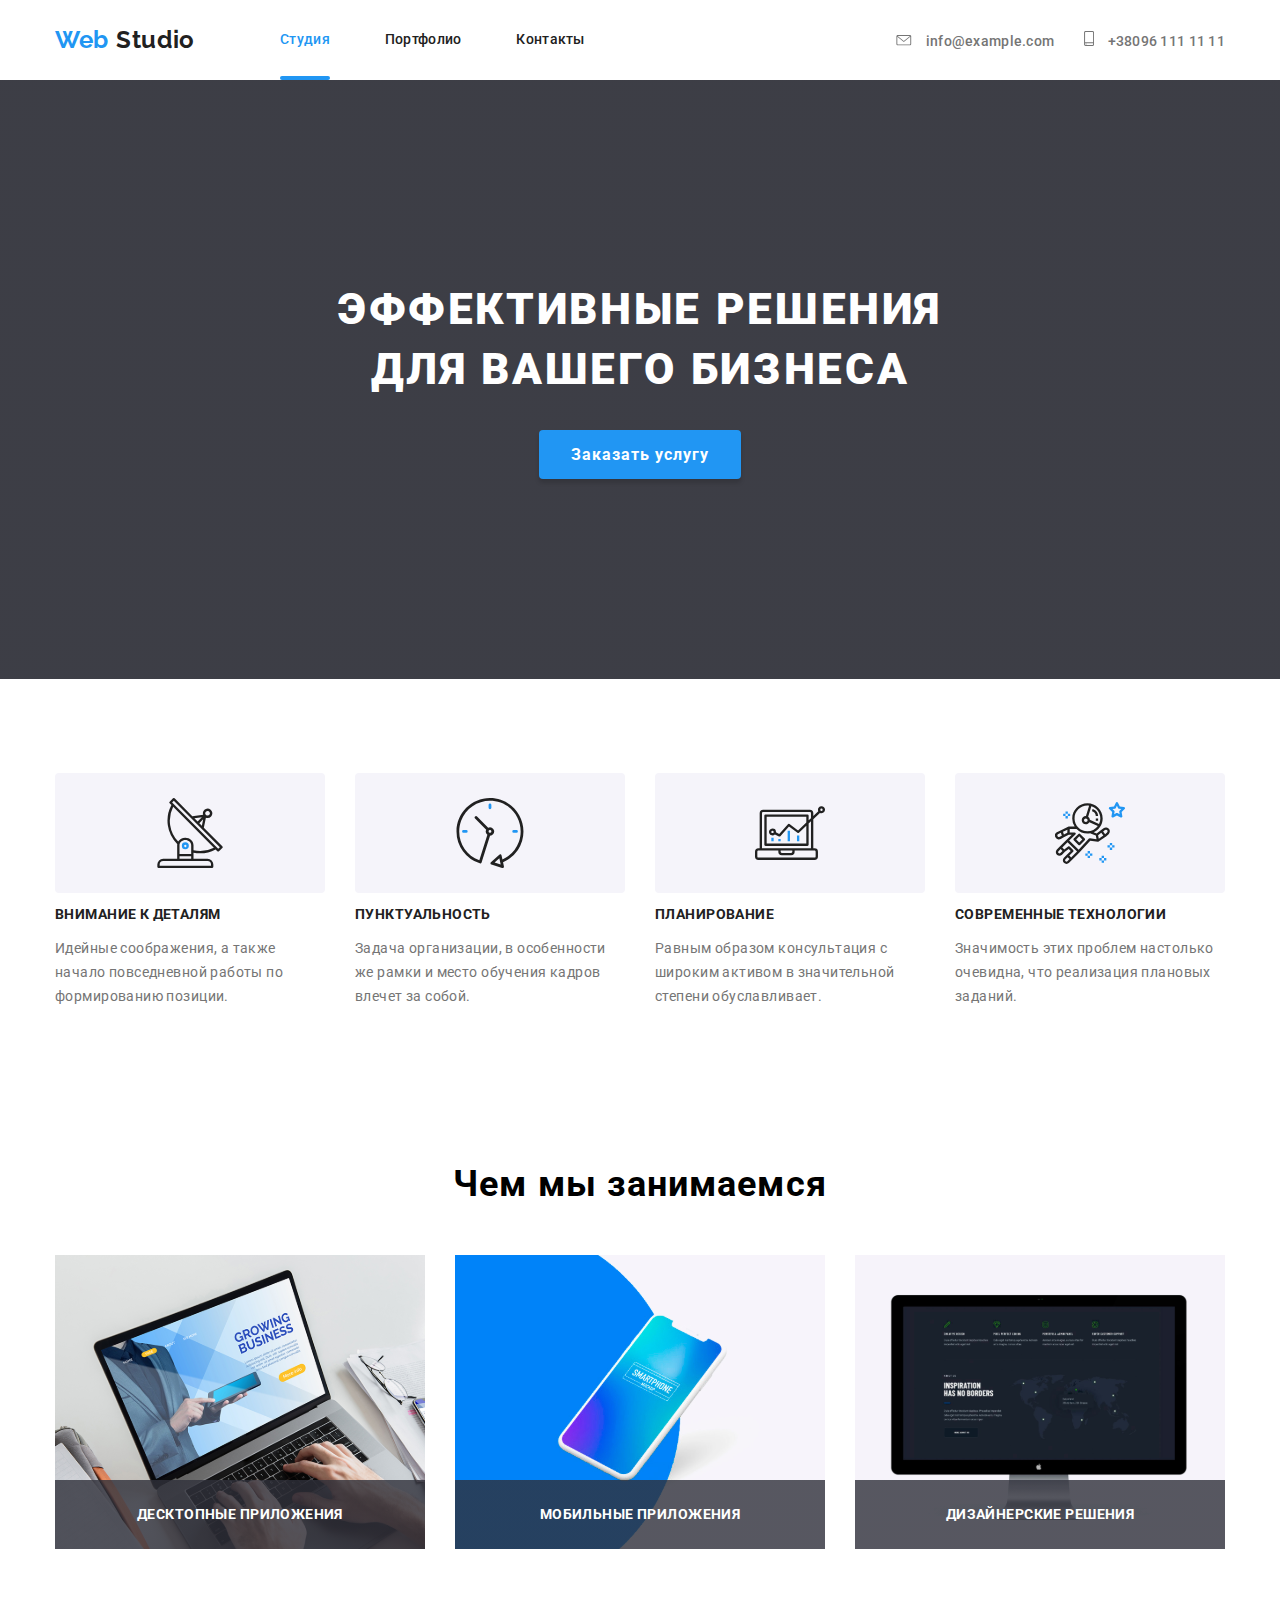
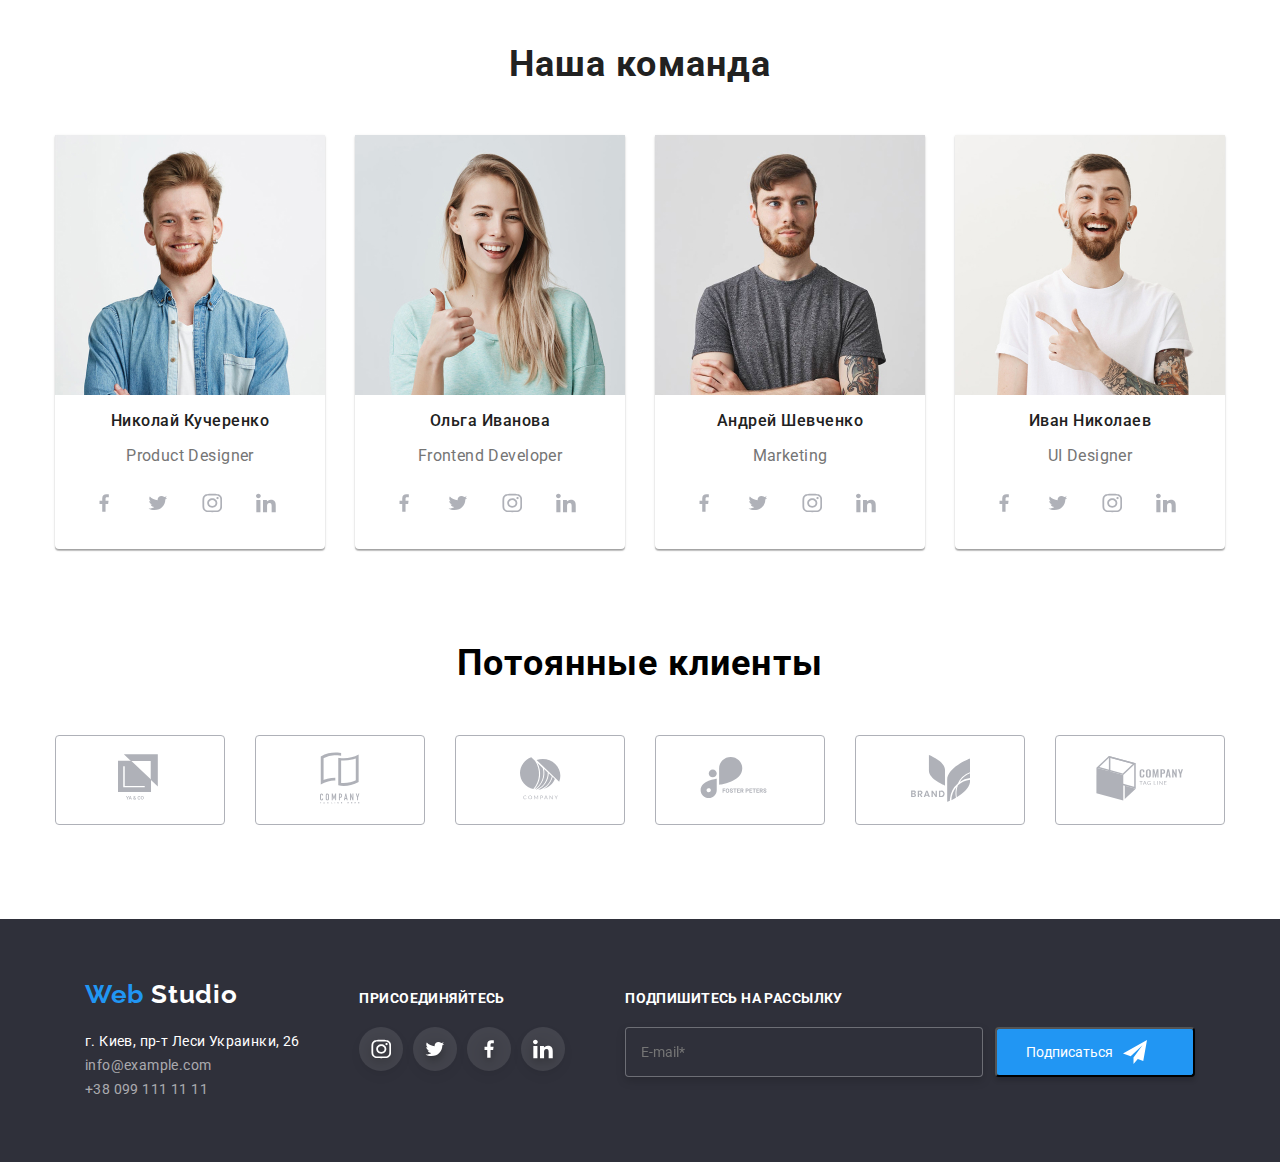
==== commit 368ea993: "dfdff" ====
--- a/index.html
+++ b/index.html
@@ -427,7 +427,9 @@
 			<form action="#" class="modal-form">
 				<h2 class="modal-form-title">Оставьте свои данные, мы вам перезвоним</h2>
 				<button data-modal-close type="button" class="modal-close-btn">
-					<svg class="svg-form" width="18" height="18"><use href="./imeges/sprite.svg#icon-close-forma"></use></svg>
+					<svg class="svg-form-close-btn" width="18" height="18">
+						<use href="./imeges/sprite.svg#icon-close-forma"></use>
+					</svg>
 				</button>
 				<div class="modal-form-input-wrapper">
 					<input
@@ -438,25 +440,25 @@
 						placeholder="Иванов Иван"
 						required
 					/>
+					<label class="modal-form-label" for="user-modal-name">Имя*</label>
 					<svg class="svg-form" width="18" height="18"><use href="./imeges/sprite.svg#icon-name-forma"></use></svg>
-					<label class="modal-form-label" for="user-modal-name">Имя*</label>
-				</div>
-
+				</div>
 				<div class="modal-form-input-wrapper">
 					<input type="tel" name="user-tel" id="user-modal-tel" class="modal-form-input" placeholder=" " required />
+					<label for="user-modal-tel" class="modal-form-label">Телефон*</label>
 					<svg class="svg-form" width="18" height="18"><use href="./imeges/sprite.svg#icon-telefon-forma"></use></svg>
-					<label for="user-modal-tel" class="modal-form-label">Телефон*</label>
 				</div>
 				<div class="modal-form-input-wrapper">
 					<input type="mail" name="user-mail" id="user-modal-mail" class="modal-form-input" placeholder=" " required />
+					<label for="user-modal-tel" class="modal-form-label">Почта*</label>
 					<svg class="svg-form" width="18" height="18"><use href="./imeges/sprite.svg#icon-email-forma"></use></svg>
-					<label for="user-modal-tel" class="modal-form-label">Почта*</label>
 				</div>
 				<textarea name="user-message" class="modal-form-message" placeholder="Комментарий"></textarea>
 				<label class="modal-form-option-label">
 					<input type="checkbox" name="policy" value="accept-policy" class="modal-form-checkbox" />
-					<span class="modal-form-custom-checkbox"></span>
-					<svg class="svg-form" width="16" height="15"><use href="./imeges/sprite.svg#icon-chek"></use></svg>
+					<span class="modal-form-custom-checkbox">
+						<svg class="svg-form-checkbox" width="15" height="15"><use href="./imeges/sprite.svg#icon-chek"></use></svg>
+					</span>
 					<span class="modal-form-option-span">
 						Соглашаюсь с рассылкой и принимаю
 						<a href="#">Условия договора</a>
@@ -465,7 +467,6 @@
 				<button type="submit" class="modal-form-btn">Отправить</button>
 			</form>
 		</div>
-
 		<script src="./js/modal.js"></script>
 	</body>
 </html>
--- a/styles.css
+++ b/styles.css
@@ -821,6 +821,7 @@
 	fill: var(--primary-white-color);
 	margin-left: 10px;
 	margin-bottom: 13px;
+	margin-top: 13px;
 }
 .footer-social-svg {
 	fill: var(--primary-white-color);
@@ -847,29 +848,34 @@
 .backdrop {
 	position: fixed;
 	left: 0;
-	top: 0;
+	top: 10%;
+	/*transform: translate(-50%, -50%);*/
 	display: flex;
 	justify-content: center;
 	align-items: center;
 	width: 100%;
 	height: 100%;
-	background-color: rgba(0, 0, 0, 0.5);
+	box-shadow: 0px 1px 3px rgba(0, 0, 0, 0.12), 0px 1px 1px rgba(0, 0, 0, 0.14), 0px 2px 1px rgba(0, 0, 0, 0.2);
+	border-radius: 4px;
 	z-index: 100;
 }
 
 .modal-form {
-	position: relative;
+	position: absolute;
+	top: 50%;
+	left: 50%;
+	transform: translate(-50%, -50%);
 	width: 528px;
 	display: flex;
 	flex-direction: column;
-	padding: 16px; /*ispravila bilo 60*/
-	background: #ffffff;
+	padding: 40px;
+	background-color: var(--primary-white-color);
 	box-shadow: 0px 1px 3px rgba(0, 0, 0, 0.12), 0px 1px 1px rgba(0, 0, 0, 0.14), 0px 2px 1px rgba(0, 0, 0, 0.2);
 	border-radius: 4px;
 }
 
 .modal-form-title {
-	margin: 40px;
+	margin-bottom: 30px;
 	font-family: var(--main-font);
 	font-style: 400;
 	font-weight: 700;
@@ -881,12 +887,12 @@
 
 .modal-form-input-wrapper {
 	position: relative;
-	margin-bottom: 40px;
+	margin-bottom: 28px;
 }
 
 .modal-form-input {
 	height: 30px;
-	padding-left: 42px;
+	padding-left: 40px;
 }
 
 .modal-form-input::placeholder {
@@ -899,13 +905,25 @@
 }
 
 .modal-form-message {
-	height: 60px;
-	margin-bottom: 40px;
+	margin-bottom: 20px;
+	padding: 12px 16px;
 	resize: none;
-}
-
-.modal-form-input,
-.modal-form-message {
+	display: block;
+	width: 100%;
+	height: 120px;
+	font-family: var(--main-font);
+	font-size: 11px;
+	border: 1px solid rgba(157, 164, 189, 0.4);
+	background-color: transparent;
+	font-style: normal;
+	font-weight: 400;
+	font-size: 14px;
+	line-height: 1.14;
+	letter-spacing: 0.01em;
+	color: #757575;
+}
+
+.modal-form-input {
 	display: block;
 	width: 100%;
 	height: 40px;
@@ -918,8 +936,8 @@
 	font-size: 14px;
 	line-height: 1.14;
 	letter-spacing: 0.01em;
-
 	color: #757575;
+	padding: 12px 18px 12px 42px;
 }
 
 .modal-form-message:focus::placeholder {
@@ -931,14 +949,14 @@
 .modal-form-input:not(:placeholder-shown),
 .modal-form-message:not(:placeholder-shown) {
 	outline: none;
-	border-bottom-color: var(--accent-color);
+	border-color: var(--accent-color);
 }
 
 .modal-form-label {
 	position: absolute;
-	top: 50%;
-	left: 46px;
-	transform: translateY(-50%);
+	top: 30%;
+	left: 8%;
+	transform: translateY(-70%);
 	font-family: var(--main-font);
 	font-style: normal;
 	font-weight: 400;
@@ -947,11 +965,12 @@
 	letter-spacing: 0.01em;
 	color: #757575;
 	transition: transform 250ms linear;
+	margin: 12px;
 }
 
 .modal-form-input:focus + .modal-form-label,
 .modal-form-input:not(:placeholder-shown) + .modal-form-label {
-	transform: translateY(-30px);
+	transform: translate(-30px, -40px);
 	color: var(--accent-color);
 }
 
@@ -969,15 +988,16 @@
 .modal-form-option-label {
 	display: flex;
 	align-items: center;
-	margin-bottom: 30px;
+	margin-bottom: 20px;
 }
 
 .modal-form-custom-checkbox {
 	display: inline-block;
 	width: 16px;
 	height: 15px;
-	background-color: var(--accent-color);
+	background-color: var(--primary-white-color);
 	margin-right: 7px;
+	border: solid 1px var(--primary-text-color);
 }
 
 .modal-form-option-span {
@@ -990,6 +1010,9 @@
 	letter-spacing: 0.03em;
 	color: #757575;
 }
+.svg-form-checkbox {
+	fill: var(--primary-white-color);
+}
 
 .modal-form-option-span a {
 	color: var(--accent-color);
@@ -997,28 +1020,21 @@
 
 .modal-form-checkbox:checked + .modal-form-custom-checkbox {
 	background-color: var(--accent-color);
-	border: 4px solid #fff;
+	border: solid 1px var(--primary-white-color);
 }
 
 .modal-form-btn {
 	letter-spacing: 0.06em;
-	text-transform: uppercase;
-	border-radius: 4px;
-	/*background-color: transparent;*/
-	padding-top: 10px;
-	padding-right: 55px;
-	padding-bottom: 10px;
-	padding-left: 55px;
-	margin-bottom: 40px;
-	margin-left: 164px;
-	margin-right: 164px;
-	cursor: pointer;
-	color: var(--primary-white-color);
-	transition: background-color 250ms linear, color 250ms linear;
-	background: #2196f3;
-	box-shadow: 0px 4px 4px rgba(0, 0, 0, 0.15);
 	width: 200px;
 	height: 50px;
+	border-radius: 4px;
+	align-items: center;
+	margin-bottom: 40px;
+	margin-left: 124px;
+	cursor: pointer;
+	color: var(--primary-white-color);
+	transition: background-color 250ms linear, color 250ms linear;
+	background: var(--accent-color);
 }
 
 .modal-form-btn:hover,
@@ -1036,21 +1052,38 @@
 .modal-close-btn {
 	position: absolute;
 	top: 10px;
-	right: 10px;
+	right: 12px;
 	width: 30px;
 	height: 30px;
 	border-radius: 50%;
+	display: block;
+	align-items: center;
 	cursor: pointer;
 	transition: color 250ms linear;
-	background: #ffffff;
-
-	box-sizing: border-box;
-}
-
-.modal-close-btn:hover {
-	color: var(--accent-color);
+	background: var(--primary-white-color);
+	margin: 0;
+	border: 1px solid rgba(163, 86, 86, 0.1);
+}
+.svg-form-close-btn {
+	fill: #000000;
+	position: absolute;
+	transform: translate(-10px, -10px);
+}
+
+.modal-close-btn:hover .svg-form-close-btn {
+	fill: var(--accent-color);
 }
 .svg-form {
-	/*	position: absolute;*/
-	align-self: start;
-}
+	fill: #000000;
+	position: absolute;
+	display: inline-block;
+	transform: translate(15px, -25px);
+	overflow: hidden;
+}
+
+.modal-form-input:focus ~ .svg-form {
+	fill: var(--accent-color);
+}
+.modal-form-checkbox:checked ~ .svg-form-checkbox {
+	fill: var(--accent-color);
+}
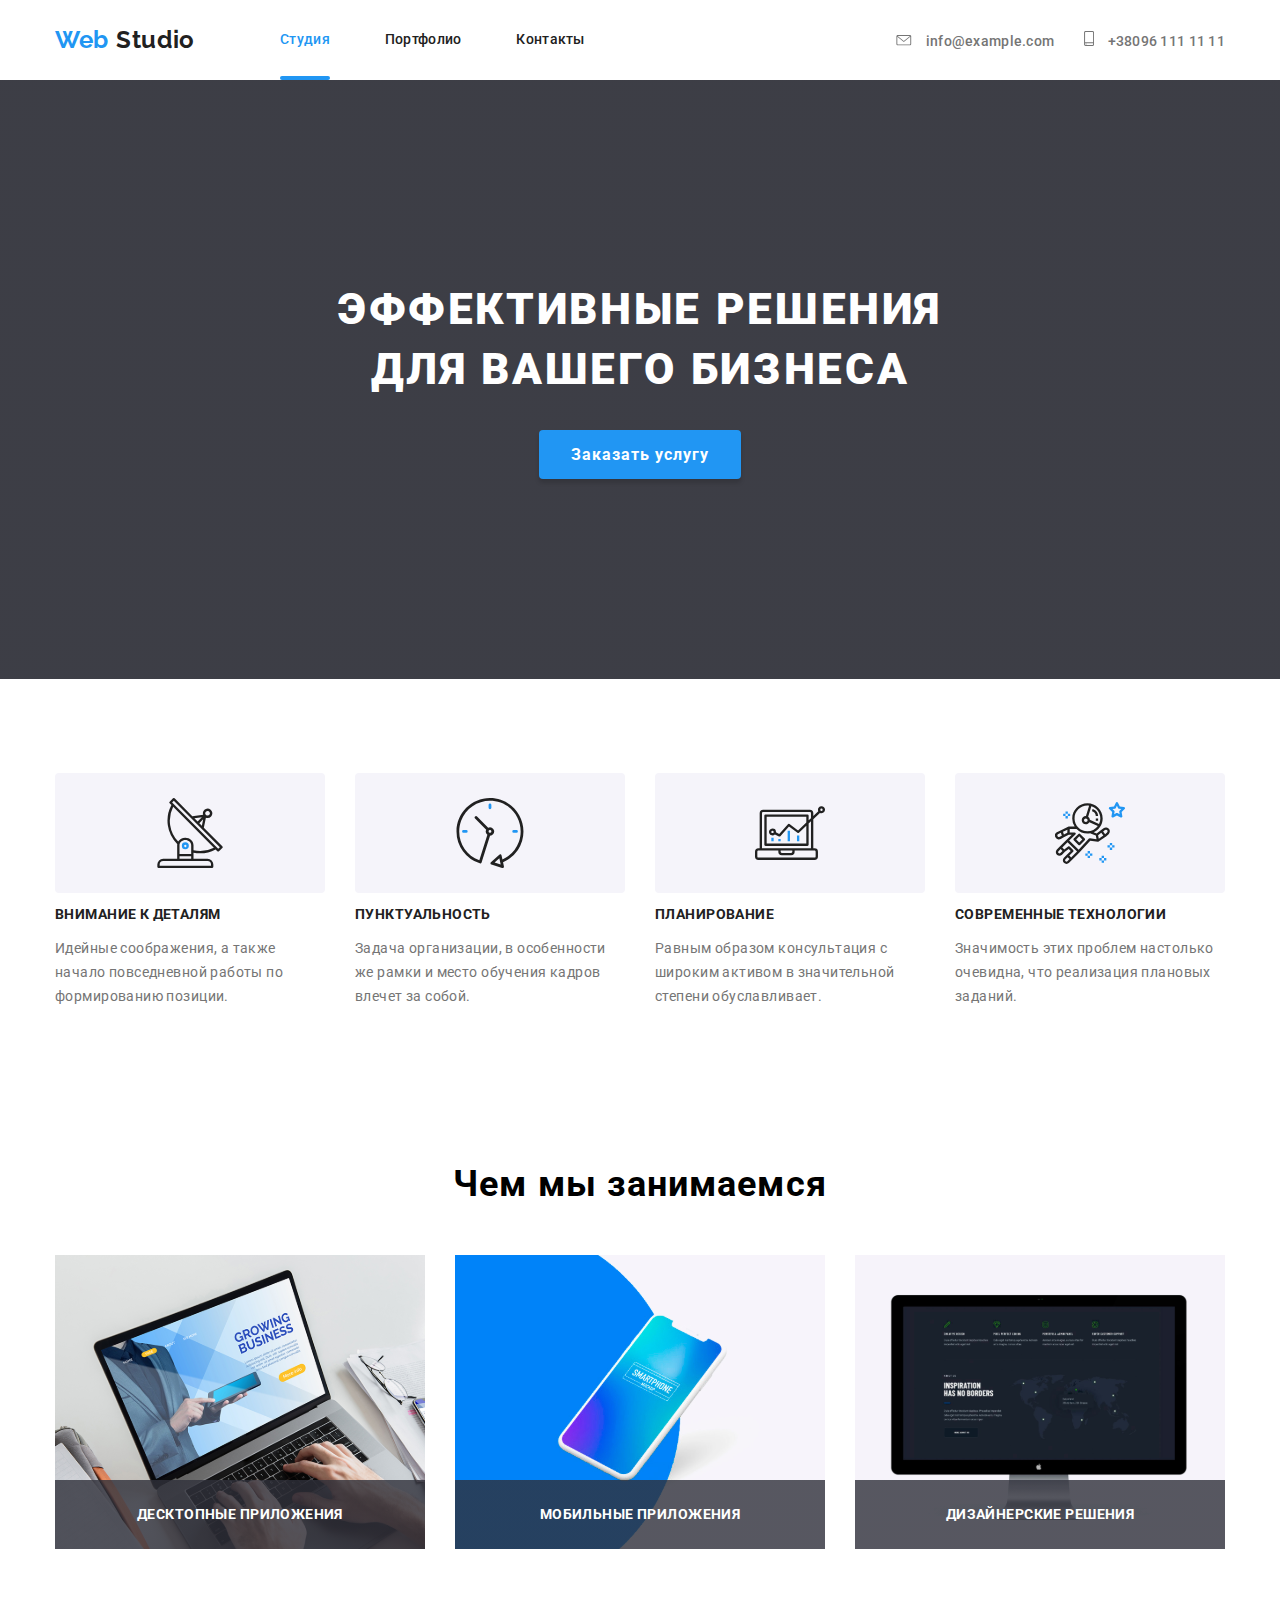
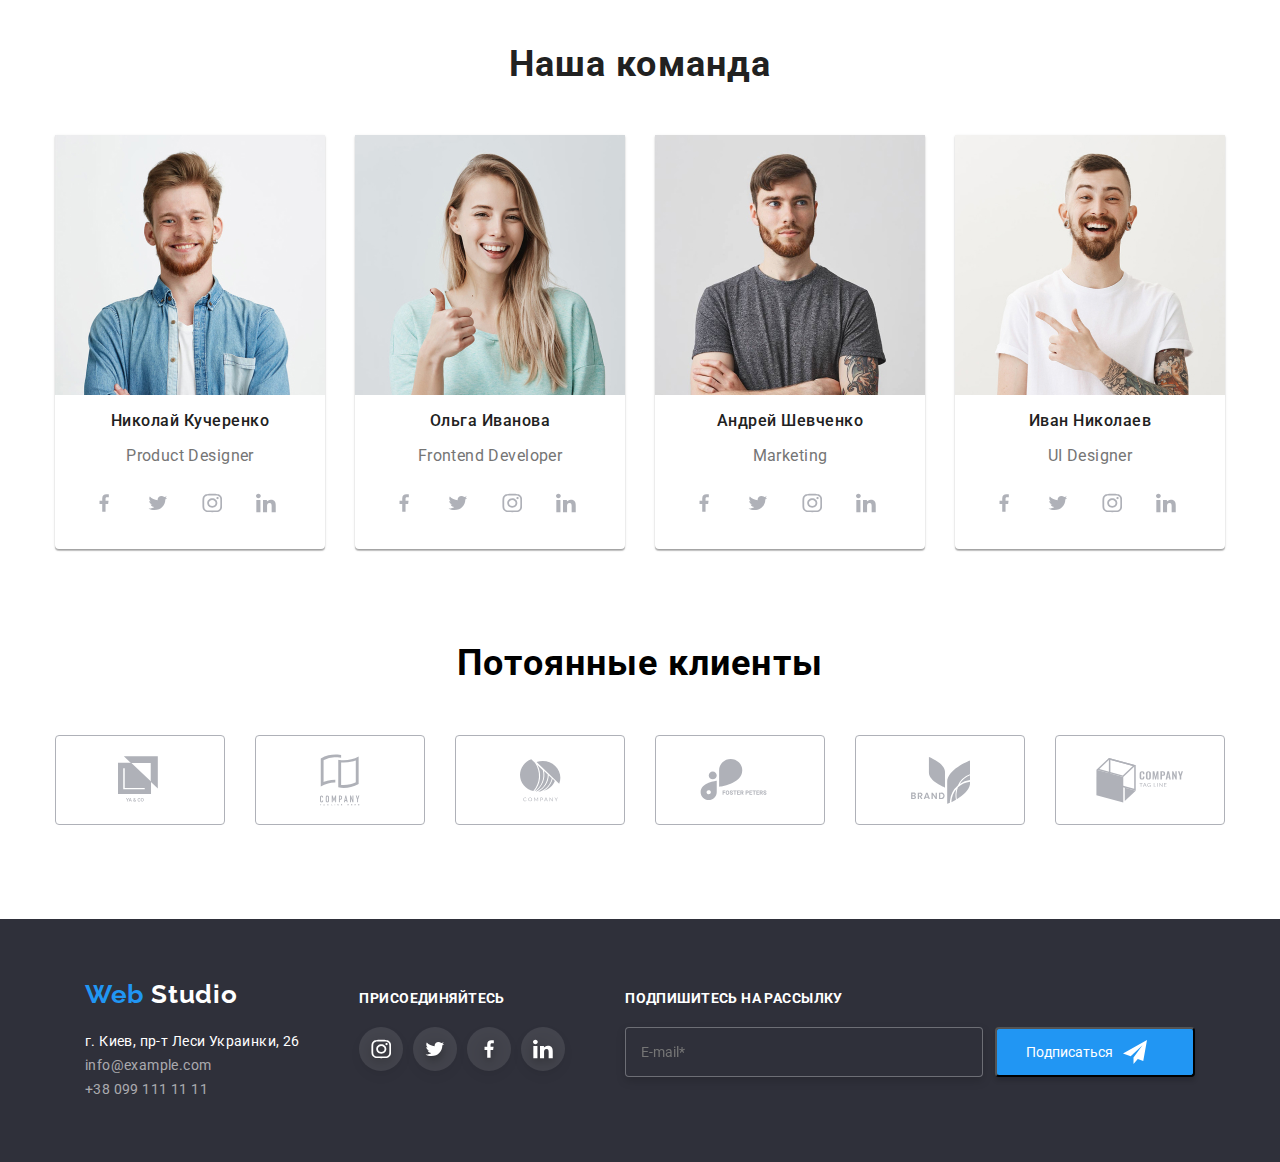
==== commit f8b1c645: "Update index.html" ====
--- a/index.html
+++ b/index.html
@@ -449,15 +449,17 @@
 					<svg class="svg-form" width="18" height="18"><use href="./imeges/sprite.svg#icon-telefon-forma"></use></svg>
 				</div>
 				<div class="modal-form-input-wrapper">
-					<input type="mail" name="user-mail" id="user-modal-mail" class="modal-form-input" placeholder=" " required />
+					<input type="email" name="user-mail" id="user-modal-mail" class="modal-form-input" placeholder=" " required />
 					<label for="user-modal-tel" class="modal-form-label">Почта*</label>
 					<svg class="svg-form" width="18" height="18"><use href="./imeges/sprite.svg#icon-email-forma"></use></svg>
 				</div>
 				<textarea name="user-message" class="modal-form-message" placeholder="Комментарий"></textarea>
 				<label class="modal-form-option-label">
-					<input type="checkbox" name="policy" value="accept-policy" class="modal-form-checkbox" />
+					<input type="checkbox" name="policy" value="accept-policy" class="modal-form-checkbox" required  />
 					<span class="modal-form-custom-checkbox">
-						<svg class="svg-form-checkbox" width="15" height="15"><use href="./imeges/sprite.svg#icon-chek"></use></svg>
+						<svg class="svg-form-checkbox" width="16" height="15">
+							<use href="./imeges/sprite.svg#icon-check"></use>
+						</svg>
 					</span>
 					<span class="modal-form-option-span">
 						Соглашаюсь с рассылкой и принимаю
--- a/styles.css
+++ b/styles.css
@@ -123,22 +123,21 @@
 .site-nav-list-item {
 	position: relative;
 	/*padding-bottom: 32px;*/
-	transition: color 250ms cubic-bezier(0.4, 0, 0.2, 1);
-}
+}
+
 .site-nav-list-item:not(:last-child) {
 	margin-right: 55px;
 }
 .site-nav-list-link {
 	color: var(--primary-text-color);
-}
+	transition: color 250ms cubic-bezier(0.4, 0, 0.2, 1);
+}
+
 .site-nav-list-link:hover {
 	color: var(--accent-color);
 }
 .address-nav-list-item .site-nav-list-link:focus {
 	color: var(--primary-white-color);
-}
-.site-nav-list-link:active {
-	color: var(--accent-color);
 }
 .address-nav-list {
 	display: flex;
@@ -150,7 +149,7 @@
 	display: flex;
 	display: inline-block;
 	align-items: center;
-	transition: background-color 250ms cubic-bezier(0.4, 0, 0.2, 1);
+	transition: color 250ms cubic-bezier(0.4, 0, 0.2, 1);
 }
 .address-nav-list-link:hover {
 	color: var(--accent-color);
@@ -448,6 +447,9 @@
 .team-list-social-item:hover {
 	fill: var(--accent-color);
 }
+.team-list-social-item:focus {
+	fill: var(--accent-color);
+}
 
 .social-link {
 	display: flex;
@@ -494,67 +496,57 @@
 	display: flex;
 	justify-content: center;
 	align-items: center;
+	/*border: 1px solid #afb1b8;
+	box-sizing: border-box;
+	border-radius: 4px;
+	cursor: pointer;
+	width: 170px;
+	height: 90px;
+	transition: bbackground 250ms cubic-bezier(0.4, 0, 0.2, 1);*/
+}
+.client-item:not(:last-child) {
+	margin-right: 30px;
+}
+.section-client-list-link {
+	display: flex;
+	justify-content: center;
+	align-items: center;
+	/*border: var(--text-color);*/
+	background: var(--primary-white-color);
+	width: 170px;
+	height: 90px;
 	border: 1px solid #afb1b8;
 	box-sizing: border-box;
-	border-radius: 4px;
-
-	width: 170px;
-	height: 90px;
+	cursor: pointer;
+	border-radius: 4px;
 	transition: border 250ms cubic-bezier(0.4, 0, 0.2, 1);
 }
 .client-h2 {
 	margin-bottom: 50px;
 }
-
+.client-item-svg {
+	fill: #afb1b8;
+	align-items: center;
+	display: inline-block;
+	transition: fill 250ms cubic-bezier(0.4, 0, 0.2, 1);
+}
 .section-client {
 	padding-top: 0;
 }
 
 .section-client-list-link:hover,
 .section-client-list-link:focus {
-	color: var(--accent-color);
-	fill: var(--accent-color);
-}
-.section-client-list-link:hover .client-item-svg {
-	fill: #ffffff;
-}
-
+	border: 1px solid var(--accent-color);
+}
+/*
 .client-item:hover,
 .client-item:focus {
 	color: var(--accent-color);
+}*/
+
+.section-client-list-link:hover .client-item-svg,
+.section-client-list-link:focus .client-item-svg {
 	fill: var(--accent-color);
-}
-
-.client-item-svg {
-	fill: #afb1b8;
-	align-items: center;
-	display: inline-block;
-	transition: fill 250ms cubic-bezier(0.4, 0, 0.2, 1);
-}
-.client-item:hover {
-	border: 1px solid var(--accent-color);
-}
-.client-item:focus {
-	border: 1px solid var(--accent-color);
-}
-.client-item:hover .client-item-svg {
-	fill: var(--accent-color);
-}
-
-.section-clients-list-link {
-	width: 170px;
-	height: 90px;
-	fill: #afb1b8;
-	box-sizing: border-box;
-	border-radius: 4px;
-	border: 1px solid #afb1b8;
-	cursor: pointer;
-	display: flex;
-	justify-content: center;
-	align-items: center;
-}
-.client-item:not(:last-child) {
-	margin-right: 30px;
 }
 
 /*PORTFOLIO*/
@@ -602,7 +594,7 @@
 	border-radius: 4px;
 	color: var(--primary-white-color);
 }
-.filter-list-item:hover .filter-list-button {
+.filter-list-button:hover {
 	background-color: #2196f3;
 	box-shadow: 0px 2px 2px rgba(0, 0, 0, 0.12), 0px 1px 2px rgba(0, 0, 0, 0.08), 0px 3px 1px rgba(0, 0, 0, 0.1);
 	border-radius: 4px;
@@ -620,12 +612,12 @@
 }
 .filter-project-list-item:focus {
 	background: #ffffff;
-	border: 1px solid #eeeeee;
+
 	box-sizing: border-box;
 }
 .filter-project-list-item:hover {
 	background: #ffffff;
-	border: 1px solid #eeeeee;
+
 	box-sizing: border-box;
 	box-shadow: 0px 2px 2px rgba(0, 0, 0, 0.12), 0px 1px 2px rgba(0, 0, 0, 0.08), 0px 3px 1px rgba(0, 0, 0, 0.1);
 	border-radius: 4px;
@@ -660,36 +652,32 @@
 }
 
 .filter-project-list-tehnokryak {
-	background-color: var(--accent-color);
 	font-family: var(--main-font);
 	font-style: normal;
 	font-weight: 400;
 	font-size: 18px;
-	line-height: 1.6;
-	color: var(--primary-white-color);
-	text-align: left;
-	padding-top: 63px;
-	padding-bottom: 63px;
+	line-height: 1.56;
+	letter-spacing: 0.03em;
+	color: var(--primary-white-color);
+	background-color: rgba(33, 150, 243, 0.9);
+	margin: 0px;
+	width: 100%;
+	height: 100%;
+	position: absolute;
+	padding-top: 64px;
+	padding-bottom: 64px;
 	padding-left: 24px;
 	padding-right: 24px;
-	margin: 0;
-}
-
-.filter-project-list-tehnokryak {
-	position: absolute;
-	top: 100%;
-	left: 0;
-	width: 100%;
-	height: 100%;
-	background: rgba(33, 150, 243, 0.9);
-	transition: top 250ms cubic-bezier(0.4, 0, 0.2, 1);
+	opacity: 0;
+	transform: translateY(100%);
+	transition: transform 250ms cubic-bezier(0.4, 0, 0.2, 1), opacity 250ms cubic-bezier(0.4, 0, 0.2, 1);
 }
 
 .filter-project:hover .filter-project-list-tehnokryak {
 	opacity: 1;
-	overflow: visible;
-	top: 0;
-	/*transform: translateY(-100%);*/
+	transform: translateY(-100%);
+	border: 1px solid #eeeeee;
+	box-shadow: 0px 1px 1px rgba(0, 0, 0, 0.12), 0px 4px 4px rgba(0, 0, 0, 0.06), 1px 4px 6px rgba(0, 0, 0, 0.16);
 }
 
 .filter-project-list {
@@ -799,6 +787,7 @@
 	margin-right: 12px;
 	background: #2f303a;
 	padding-left: 15px;
+	color: rgba(255, 255, 255, 0.6);
 }
 .contact-form {
 	display: flex;
@@ -847,16 +836,11 @@
 /* MODAL WINDOW */
 .backdrop {
 	position: fixed;
-	left: 0;
-	top: 10%;
-	/*transform: translate(-50%, -50%);*/
-	display: flex;
-	justify-content: center;
-	align-items: center;
+	background: rgba(0, 0, 0, 0.2);
 	width: 100%;
 	height: 100%;
-	box-shadow: 0px 1px 3px rgba(0, 0, 0, 0.12), 0px 1px 1px rgba(0, 0, 0, 0.14), 0px 2px 1px rgba(0, 0, 0, 0.2);
-	border-radius: 4px;
+	top: 0;
+	right: 0;
 	z-index: 100;
 }
 
@@ -866,8 +850,7 @@
 	left: 50%;
 	transform: translate(-50%, -50%);
 	width: 528px;
-	display: flex;
-	flex-direction: column;
+
 	padding: 40px;
 	background-color: var(--primary-white-color);
 	box-shadow: 0px 1px 3px rgba(0, 0, 0, 0.12), 0px 1px 1px rgba(0, 0, 0, 0.14), 0px 2px 1px rgba(0, 0, 0, 0.2);
@@ -888,11 +871,13 @@
 .modal-form-input-wrapper {
 	position: relative;
 	margin-bottom: 28px;
+	border-radius: 4px;
 }
 
 .modal-form-input {
 	height: 30px;
 	padding-left: 40px;
+	border-radius: 4px;
 }
 
 .modal-form-input::placeholder {
@@ -921,6 +906,7 @@
 	line-height: 1.14;
 	letter-spacing: 0.01em;
 	color: #757575;
+	border-radius: 4px;
 }
 
 .modal-form-input {
@@ -929,15 +915,17 @@
 	height: 40px;
 	font-family: var(--main-font);
 	font-size: 11px;
-	border: 1px solid rgba(157, 164, 189, 0.4);
 	background-color: transparent;
 	font-style: normal;
 	font-weight: 400;
 	font-size: 14px;
 	line-height: 1.14;
 	letter-spacing: 0.01em;
-	color: #757575;
+	color: #000;
 	padding: 12px 18px 12px 42px;
+	border: 1px solid rgba(33, 33, 33, 0.2);
+	box-sizing: border-box;
+	border-radius: 4px;
 }
 
 .modal-form-message:focus::placeholder {
@@ -970,7 +958,7 @@
 
 .modal-form-input:focus + .modal-form-label,
 .modal-form-input:not(:placeholder-shown) + .modal-form-label {
-	transform: translate(-30px, -40px);
+	transform: translate(-24px, -42px);
 	color: var(--accent-color);
 }
 
@@ -979,10 +967,12 @@
 	width: 1px;
 	height: 1px;
 	margin: -1px;
-	border: 0;
+	background: var(--primary-white-color);
+	border: 0.2px solid var(--primary-white-color);
 	padding: 0;
 	clip: rect(0 0 0 0);
 	overflow: hidden;
+	border-radius: 1px; /*skazala mentor*/
 }
 
 .modal-form-option-label {
@@ -993,11 +983,12 @@
 
 .modal-form-custom-checkbox {
 	display: inline-block;
-	width: 16px;
-	height: 15px;
+	/*width: 16px;*/
+	height: 17px;
 	background-color: var(--primary-white-color);
 	margin-right: 7px;
 	border: solid 1px var(--primary-text-color);
+	border-radius: 2px;
 }
 
 .modal-form-option-span {
@@ -1027,7 +1018,6 @@
 	letter-spacing: 0.06em;
 	width: 200px;
 	height: 50px;
-	border-radius: 4px;
 	align-items: center;
 	margin-bottom: 40px;
 	margin-left: 124px;
@@ -1035,6 +1025,8 @@
 	color: var(--primary-white-color);
 	transition: background-color 250ms linear, color 250ms linear;
 	background: var(--accent-color);
+	box-shadow: 0px 4px 4px rgba(0, 0, 0, 0.15);
+	border-radius: 4px;
 }
 
 .modal-form-btn:hover,
@@ -1070,7 +1062,8 @@
 	transform: translate(-10px, -10px);
 }
 
-.modal-close-btn:hover .svg-form-close-btn {
+.modal-close-btn:hover .svg-form-close-btn,
+.modal-close-btn:focus .svg-form-close-btn {
 	fill: var(--accent-color);
 }
 .svg-form {
@@ -1081,9 +1074,10 @@
 	overflow: hidden;
 }
 
-.modal-form-input:focus ~ .svg-form {
+.modal-form-input:focus ~ .svg-form,
+.modal-form-input:hover ~ .svg-form {
 	fill: var(--accent-color);
 }
 .modal-form-checkbox:checked ~ .svg-form-checkbox {
-	fill: var(--accent-color);
-}
+	fill: var(--primary-white-color);
+}
